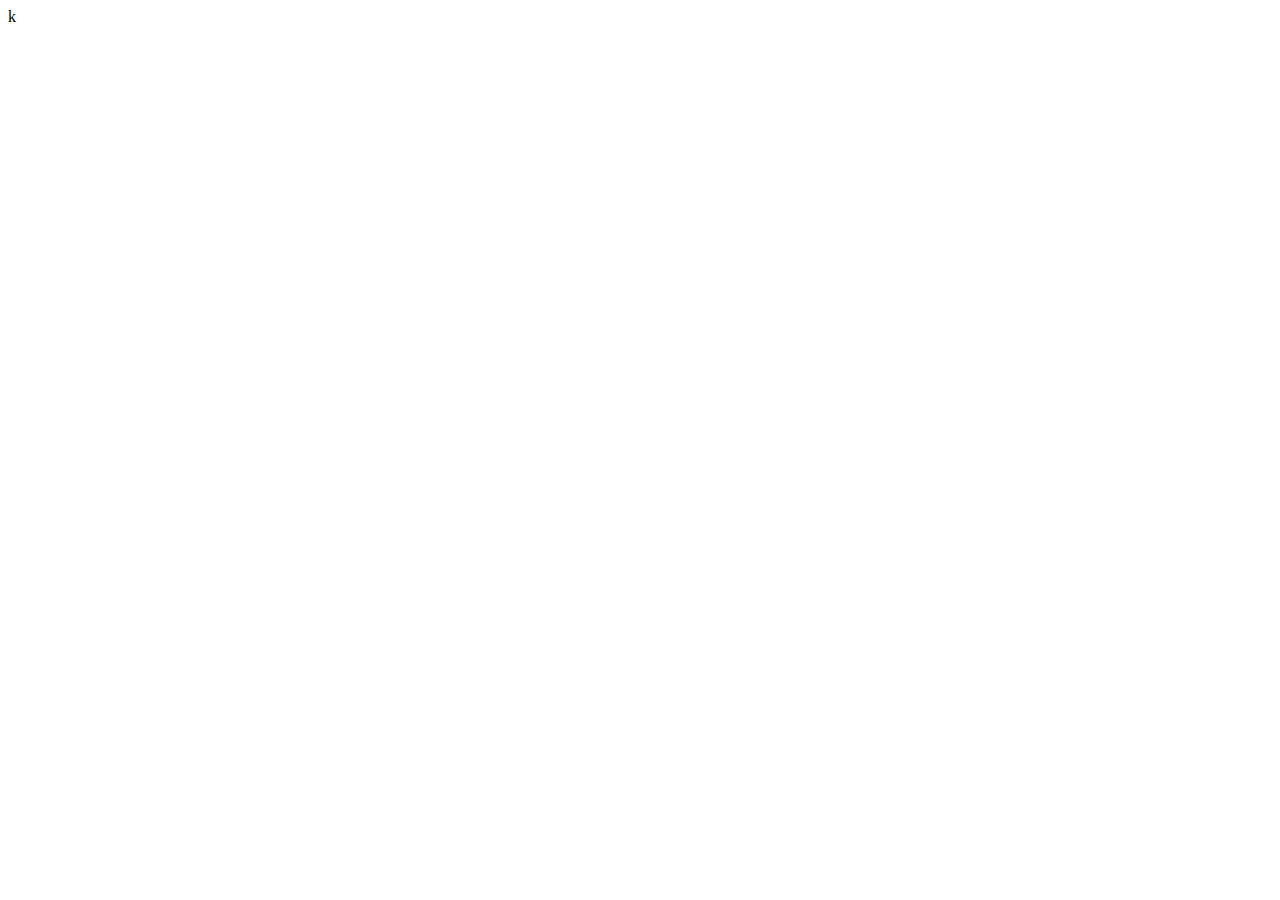
==== index.html @ b4d5a847 "Init commit, add exercise template" ====
<!DOCTYPE html>
<html lang="en">
  <head>
    <meta charset="UTF-8" />
    <meta name="viewport" content="width=device-width, initial-scale=1.0" />
    <link rel="stylesheet" href="index.css" />
    k
    <title>Poster Shop Checkout</title>
  </head>
  <body></body>
</html>
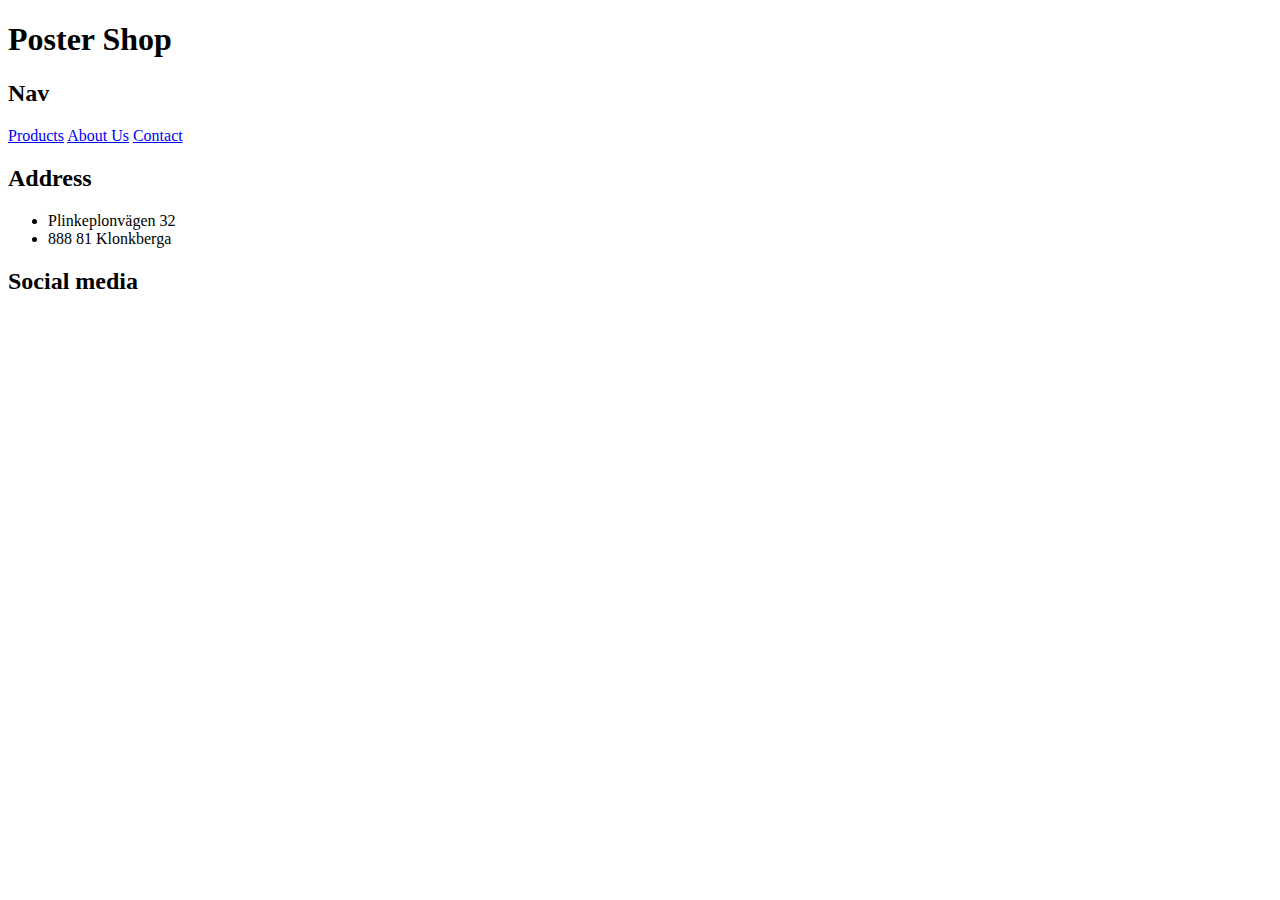
==== commit e6007365: "Add draft on header, main and footer tags" ====
--- a/index.html
+++ b/index.html
@@ -1,11 +1,43 @@
 <!DOCTYPE html>
 <html lang="en">
   <head>
-    <meta charset="UTF-8" />
-    <meta name="viewport" content="width=device-width, initial-scale=1.0" />
-    <link rel="stylesheet" href="index.css" />
-    k
+    <meta charset="UTF-8" >
+    <meta name="viewport" content="width=device-width, initial-scale=1.0" >
+    <link rel="stylesheet" href="index.css" >
     <title>Poster Shop Checkout</title>
   </head>
-  <body></body>
+  <body>
+    <header>
+      <h1>Poster Shop</h1>
+    </header>
+    <main>
+
+    </main>
+    <footer>
+      <section class="navigation">
+        <h2>Nav</h2>
+        <nav>
+          <a href="#">Products</a>
+          <a href="#">About Us</a>
+          <a href="#">Contact</a>
+        </nav>
+      </section>
+      <section class="contact-address">
+        <h2>Address</h2>
+        <ul>
+          <li>Plinkeplonvägen 32</li>
+          <li>888 81 Klonkberga</li>
+        </ul>
+      </section>
+      <section class="contact-social">
+        <h2>Social media</h2>
+        <nav>
+          <a class="social-media-link"><img alt="Twitter" src="./assets/logo-twitter.svg"></a>
+          <a class="social-media-link"><img alt="Facebook" src="./assets/logo-facebook.svg"></a>
+          <a class="social-media-link"><img alt="LinkedIn" src="./assets/logo-linkedin.svg"></a>
+          <a class="social-media-link"><img ALT="Instagram" src="./assets/logo-instagram.svg"></a>
+        </nav>
+      </section>
+    </footer>
+  </body>
 </html>
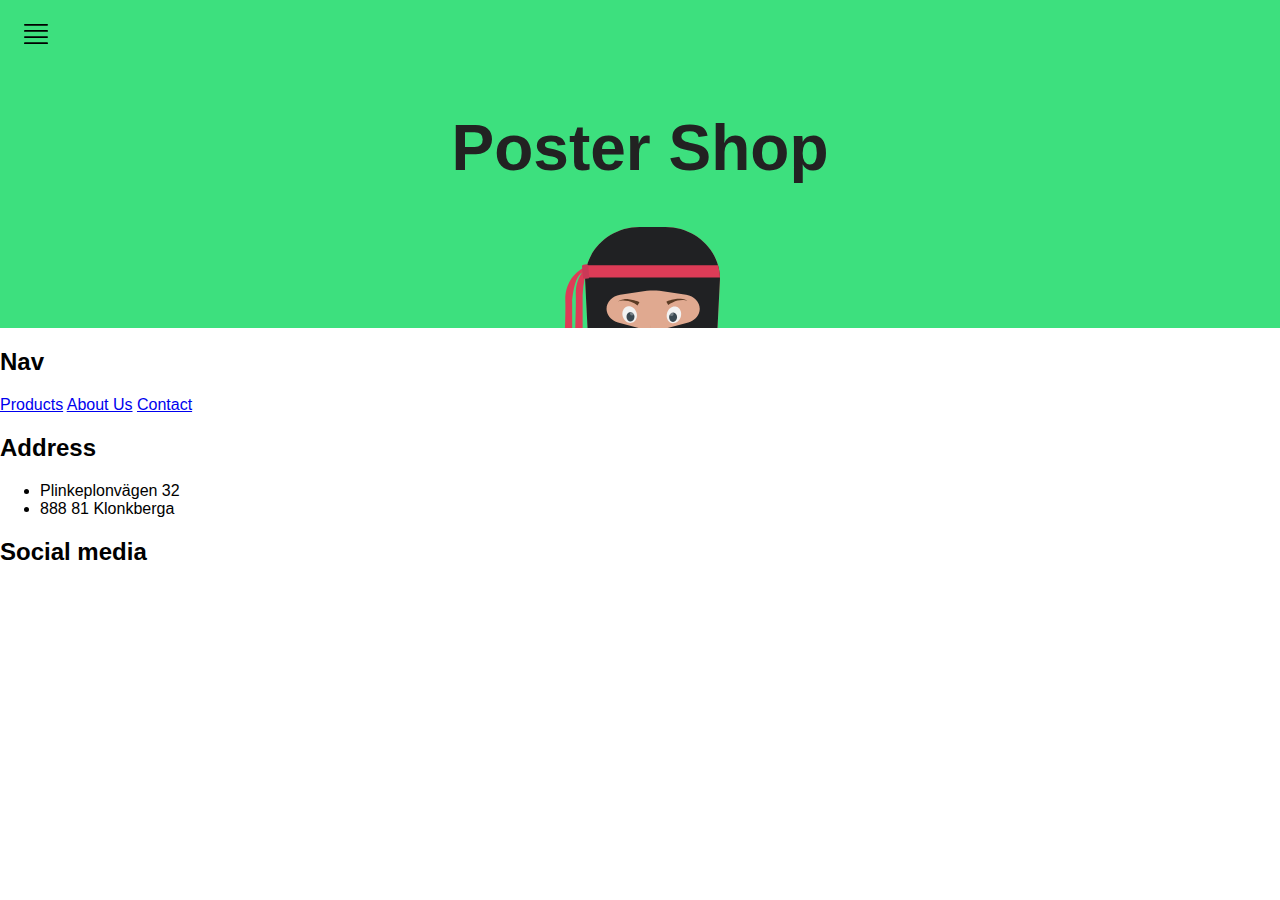
==== commit 12f530e1: "Add header HTML content and CSS" ====
--- a/index.html
+++ b/index.html
@@ -8,10 +8,11 @@
   </head>
   <body>
     <header>
+      <img class="navicon" src="./assets/navicon.svg">
       <h1>Poster Shop</h1>
+      <img class="ninjahead" src="./assets/ninjahead.svg">
     </header>
     <main>
-
     </main>
     <footer>
       <section class="navigation">
--- a/index.css
+++ b/index.css
@@ -0,0 +1,32 @@
+:root{
+    font-family: 'Gill Sans', 'Gill Sans MT', Calibri, 'Trebuchet MS', sans-serif;
+}
+
+body{
+    margin: 0;
+}
+
+header{
+    display: flex;
+    flex-direction: column;
+    align-items: center;
+    justify-content: space-between;
+
+    background-color: rgb(61, 224, 126);
+    color: rgb(34,34,34);
+
+}
+
+header h1{
+    font-size: 4rem;
+}
+
+header .ninjahead{
+    width: 10rem;
+}
+
+header .navicon{
+    width: 1.5rem;
+    padding: 1.5rem;
+    align-self: flex-start;
+}
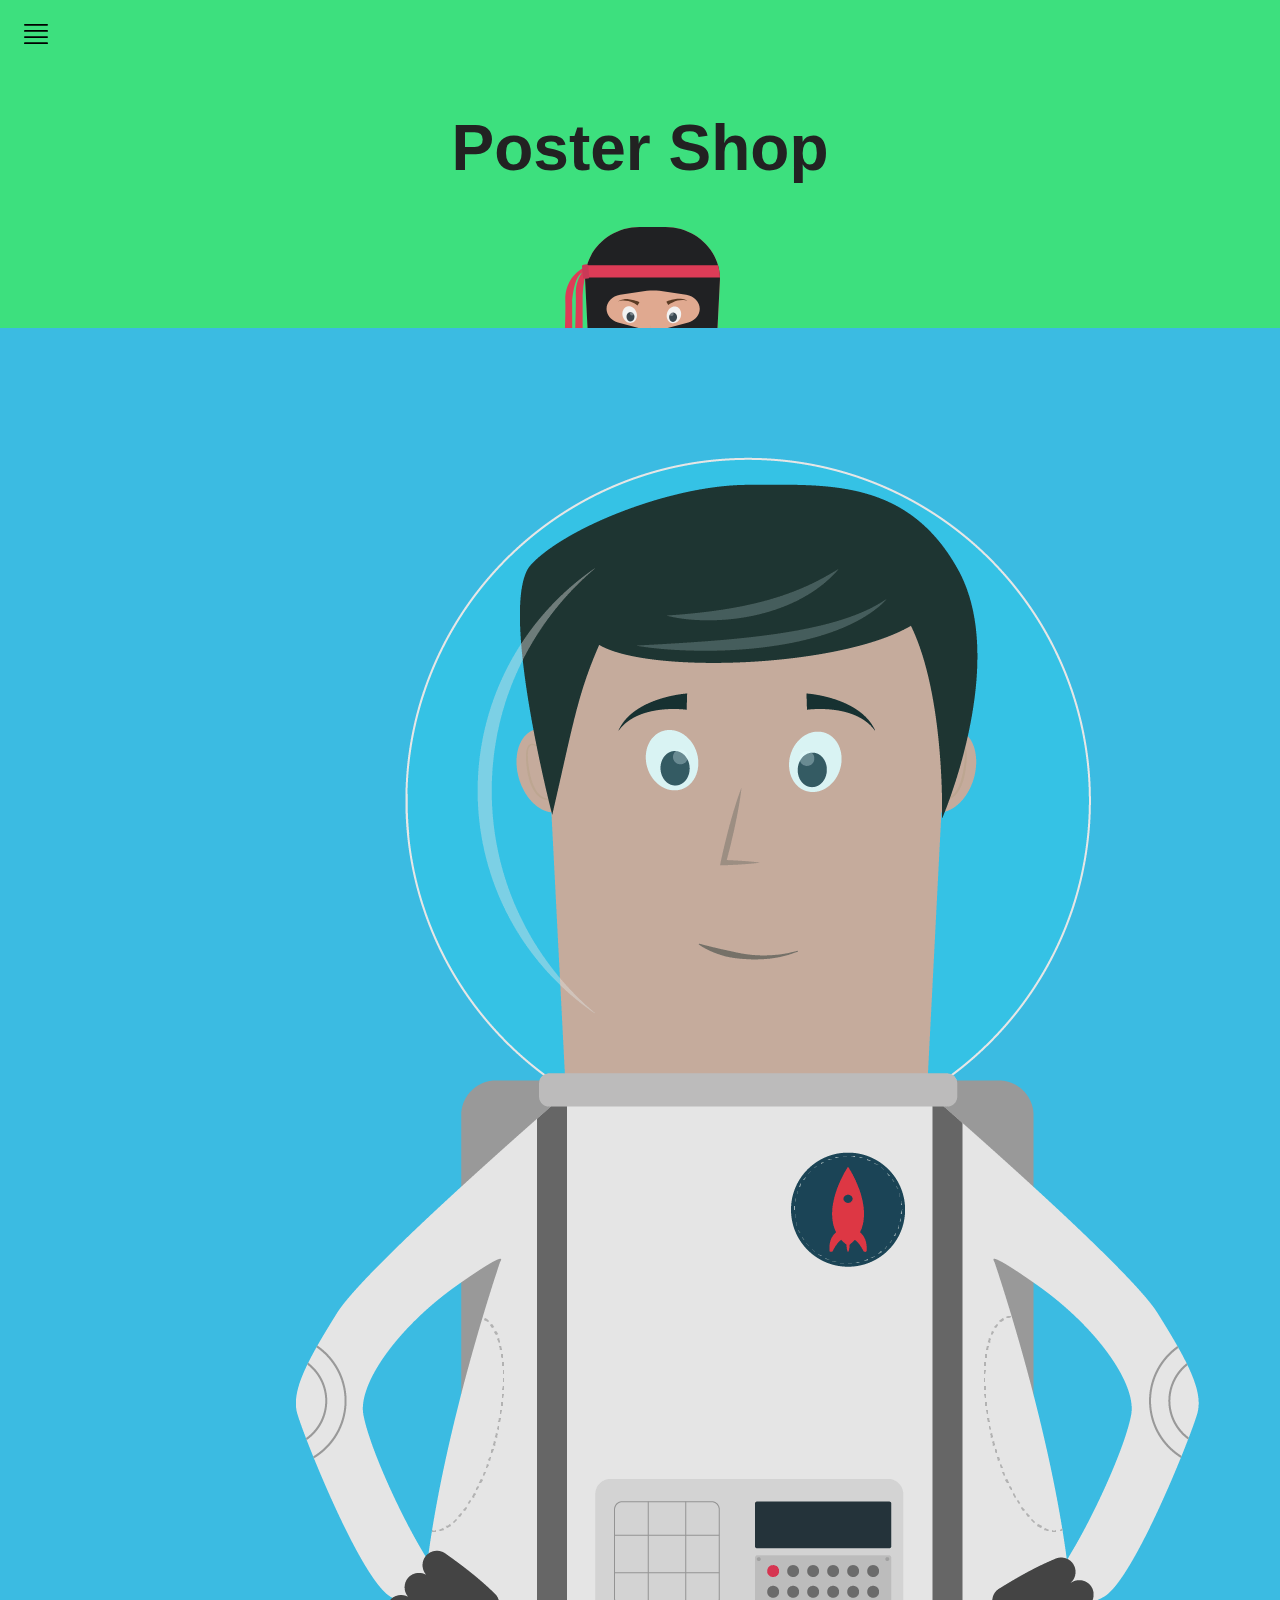
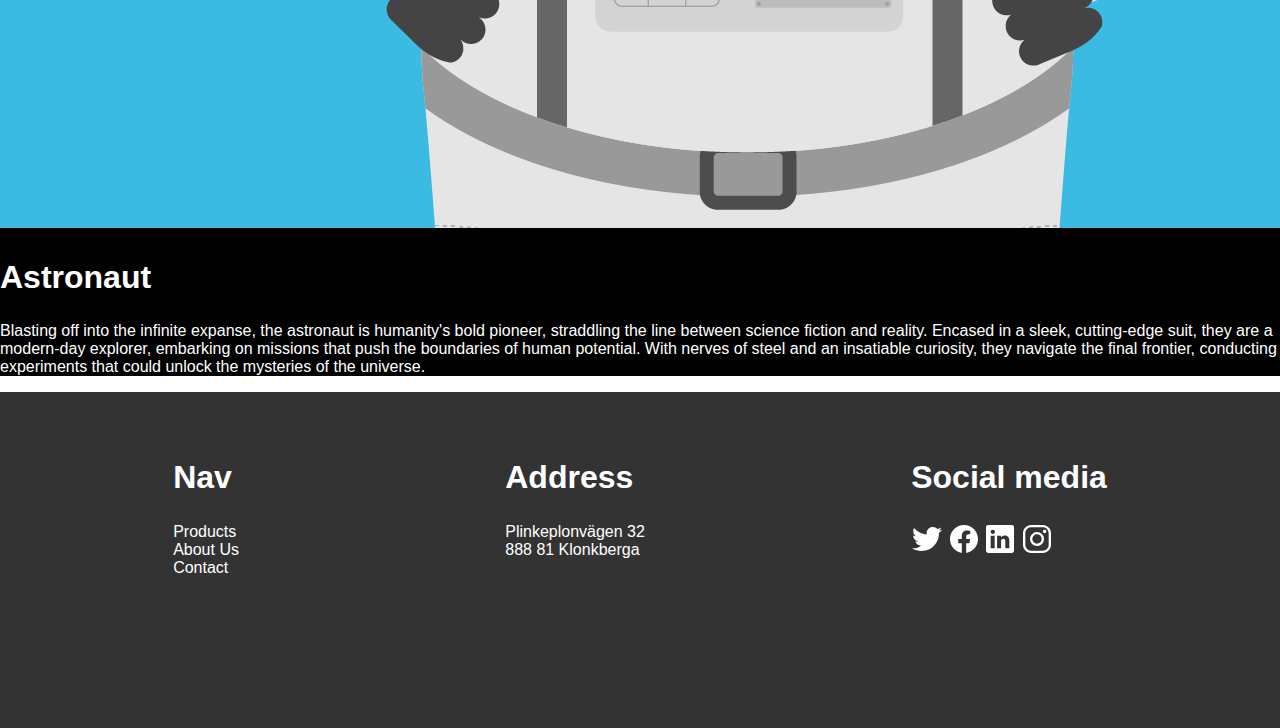
==== commit 9a5d768a: "Add a single poster-card element with basic CSS: the Astronaut" ====
--- a/index.html
+++ b/index.html
@@ -13,6 +13,17 @@
       <img class="ninjahead" src="./assets/ninjahead.svg">
     </header>
     <main>
+      <div class="poster-container">
+        <section class="poster">
+          <img class="poster-profile-pic" src="./assets/char-1.png">
+          <h2>Astronaut</h2>
+          <p>Blasting off into the infinite expanse, the astronaut is humanity's bold pioneer,
+            straddling the line between science fiction and reality. Encased in a sleek, cutting-edge suit,
+            they are a modern-day explorer, embarking on missions that push the boundaries of human potential.
+            With nerves of steel and an insatiable curiosity, they navigate the final frontier, 
+            conducting experiments that could unlock the mysteries of the universe.</p>
+        </section>
+      </div>
     </main>
     <footer>
       <section class="navigation">
--- a/index.css
+++ b/index.css
@@ -17,6 +17,10 @@
 
 }
 
+h2{
+    font-size: 2rem;
+}
+
 header h1{
     font-size: 4rem;
 }
@@ -30,3 +34,52 @@
     padding: 1.5rem;
     align-self: flex-start;
 }
+
+main{
+    color: white;
+    background-color: black;
+}
+
+main .poster-card h2{
+    margin: 0;
+}
+
+main .poster-card{
+    width: 20rem;
+}
+
+main .poster-card img{
+    width: 20rem;
+}
+
+main .poster-card .buy-button{
+    font-size: 0.75rem;
+    padding: 0.5rem;
+    border-radius: 0.25rem;
+    background-color: rgb(232, 63, 87);
+}
+
+footer{
+    background-color: rgb(51,51,51);
+    color: white;
+    display: flex;
+    justify-content: space-around;
+    height: 16rem;
+    padding: 2.5rem;
+}
+
+footer .navigation nav{
+    display: flex;
+    flex-direction: column;
+}
+
+footer a{
+    text-decoration: none;
+    color: white;
+}
+
+footer ul{
+    list-style-type: none;
+    margin: 0;
+    padding: 0;
+}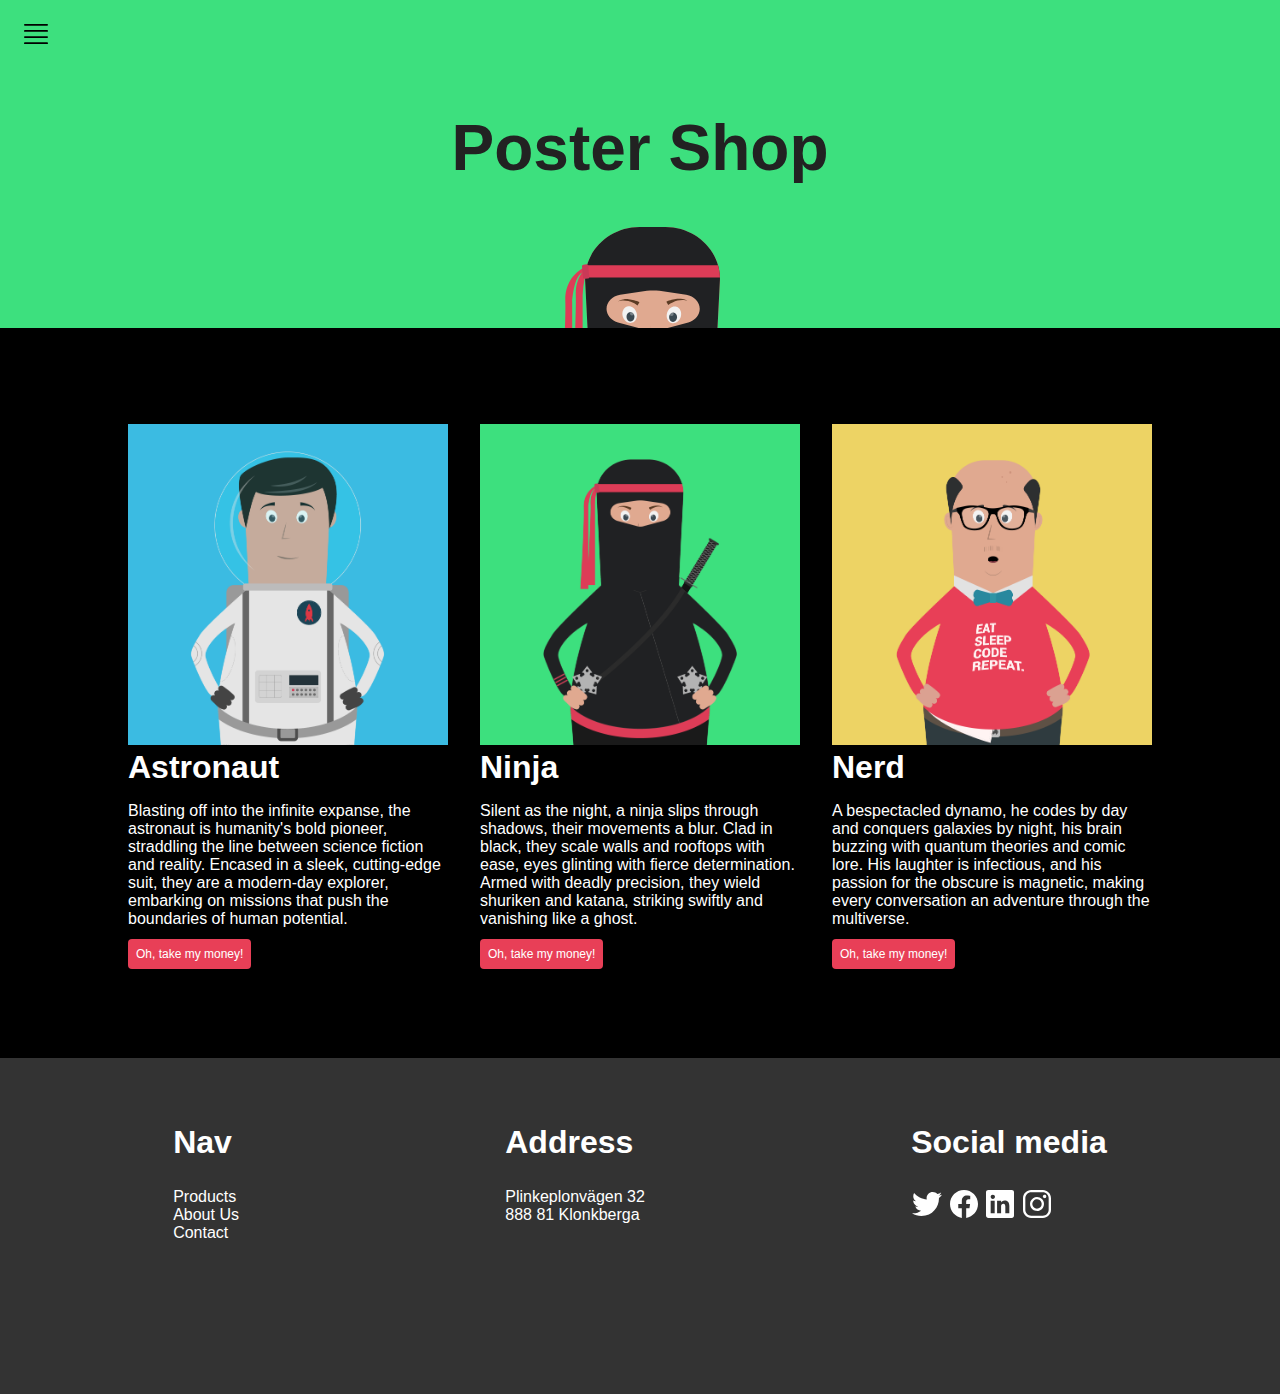
==== commit 739aedf4: "Complete first row of posters with the Ninja and Nerd posters" ====
--- a/index.html
+++ b/index.html
@@ -8,20 +8,38 @@
   </head>
   <body>
     <header>
-      <img class="navicon" src="./assets/navicon.svg">
+      <img alt="Menu" class="navicon" src="./assets/navicon.svg">
       <h1>Poster Shop</h1>
-      <img class="ninjahead" src="./assets/ninjahead.svg">
+      <img alt="Ninja Head" class="ninjahead" src="./assets/ninjahead.svg">
     </header>
     <main>
-      <div class="poster-container">
-        <section class="poster">
-          <img class="poster-profile-pic" src="./assets/char-1.png">
+      <div class="poster-list">
+        <section class="poster-card">
+          <img alt="Astronaut" src="./assets/char-1.png">
           <h2>Astronaut</h2>
           <p>Blasting off into the infinite expanse, the astronaut is humanity's bold pioneer,
             straddling the line between science fiction and reality. Encased in a sleek, cutting-edge suit,
             they are a modern-day explorer, embarking on missions that push the boundaries of human potential.
-            With nerves of steel and an insatiable curiosity, they navigate the final frontier, 
-            conducting experiments that could unlock the mysteries of the universe.</p>
+          </p>
+          <a class="buy-button">Oh, take my money!</a>
+        </section>
+        <section class="poster-card">
+          <img alt="Ninja" src="./assets/char-2.png">
+          <h2>Ninja</h2>
+          <p>Silent as the night, a ninja slips through shadows, their movements a blur.
+            Clad in black, they scale walls and rooftops with ease, eyes glinting with fierce determination.
+            Armed with deadly precision, they wield shuriken and katana, striking swiftly and vanishing like a ghost.
+          </p>
+          <a class="buy-button">Oh, take my money!</a>
+        </section>
+        <section class="poster-card">
+          <img alt="Nerd" src="./assets/char-3.png">
+          <h2>Nerd</h2>
+          <p>A bespectacled dynamo, he codes by day and conquers galaxies by night, his brain buzzing with 
+            quantum theories and comic lore. His laughter is infectious, and his passion for the obscure is 
+            magnetic, making every conversation an adventure through the multiverse.
+          </p>
+          <a class="buy-button">Oh, take my money!</a>
         </section>
       </div>
     </main>
--- a/index.css
+++ b/index.css
@@ -38,15 +38,29 @@
 main{
     color: white;
     background-color: black;
+    padding: 5rem;
+    display: flex;
+    flex-direction: column;
 }
+
+main .poster-list{
+    display: flex;
+    flex-wrap: wrap;
+    align-self: center;
+    justify-content: space-around;
+    max-width: 70rem;
+}
+
+main .poster-card{
+    padding: 1rem;
+    width: 20rem;
+}
+
 
 main .poster-card h2{
     margin: 0;
 }
 
-main .poster-card{
-    width: 20rem;
-}
 
 main .poster-card img{
     width: 20rem;
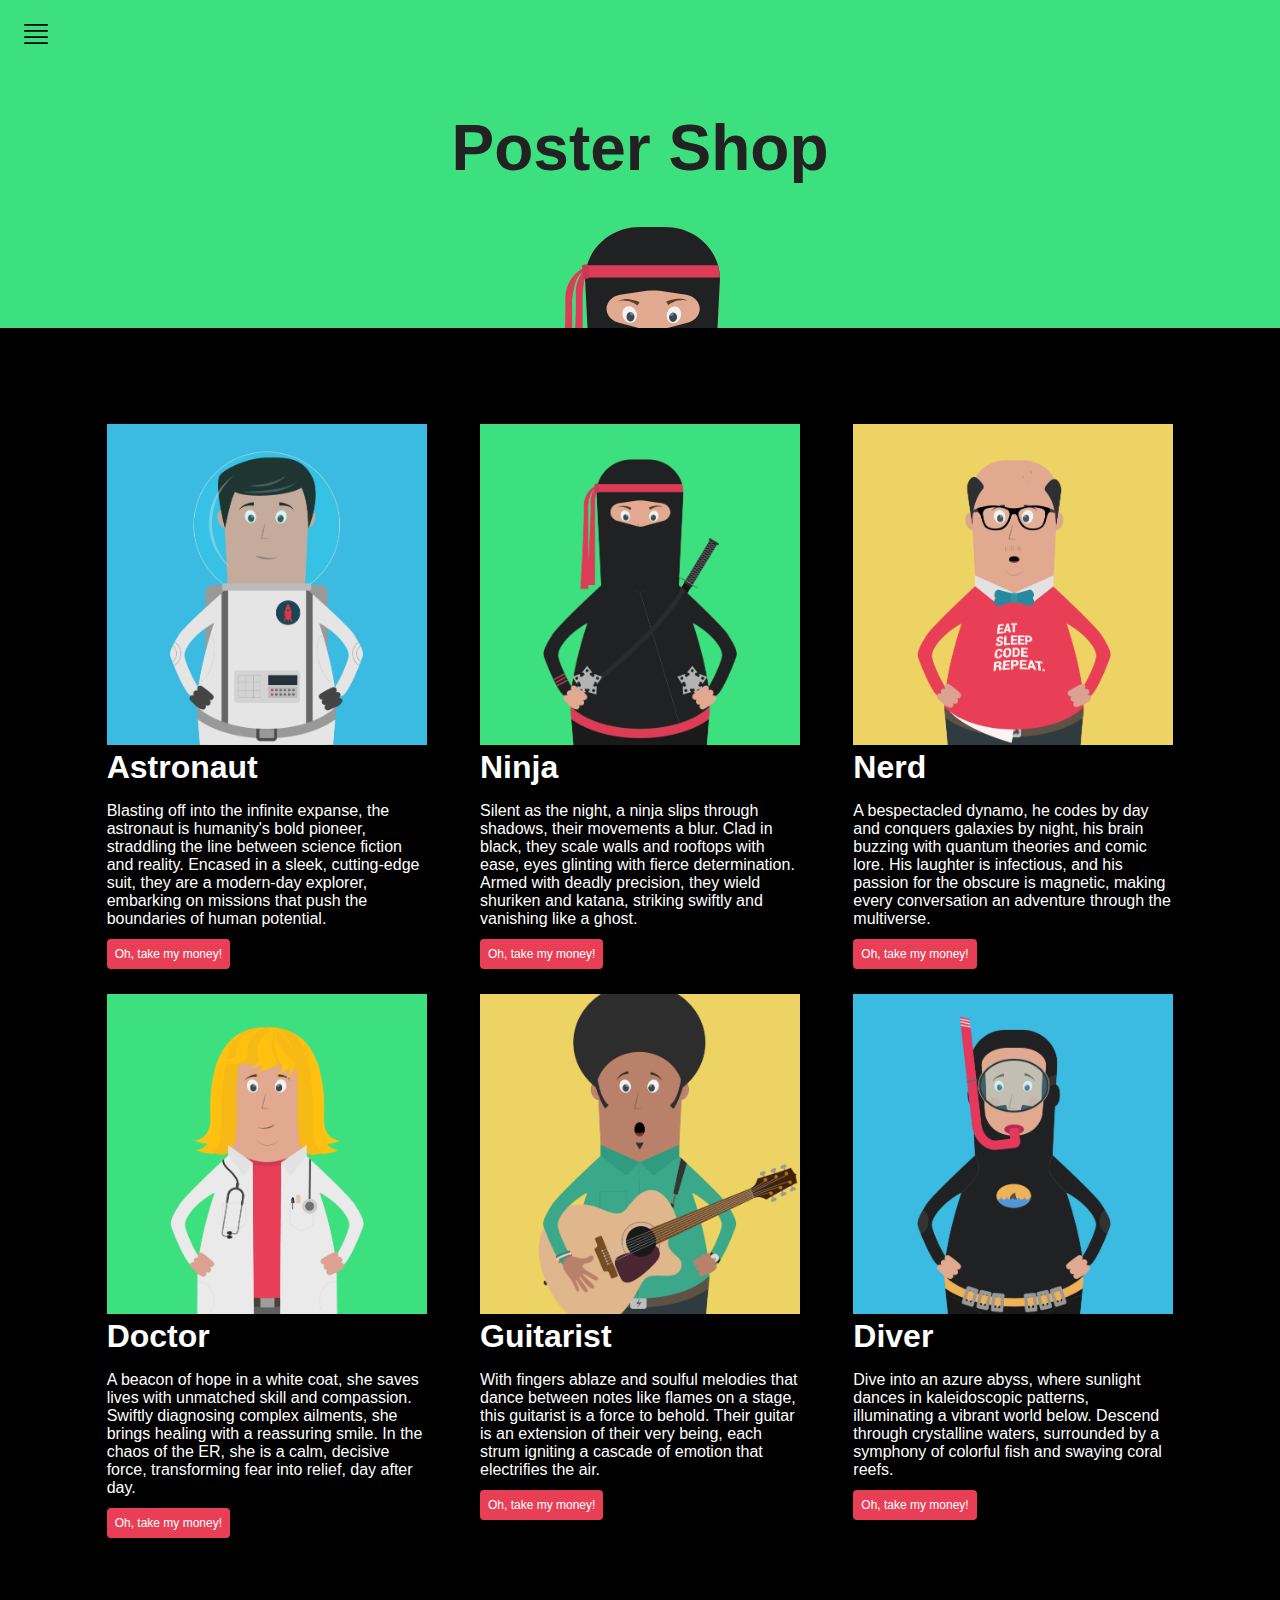
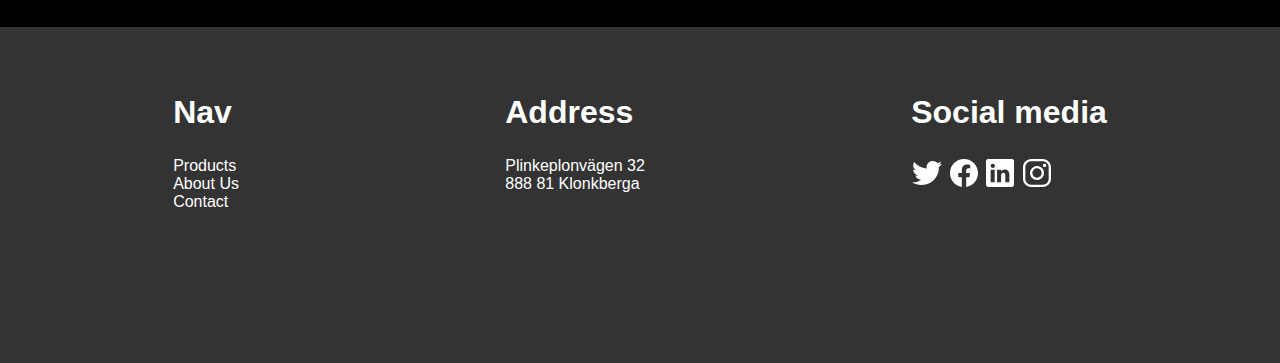
==== commit 991d3a7d: "Add second row of posters: Doctor, Guitarist and the Diver" ====
--- a/index.html
+++ b/index.html
@@ -41,6 +41,31 @@
           </p>
           <a class="buy-button">Oh, take my money!</a>
         </section>
+        <section class="poster-card">
+          <img alt="Doctor" src="./assets/char-11.png">
+          <h2>Doctor</h2>
+          <p> A beacon of hope in a white coat, she saves lives with unmatched skill and compassion.
+            Swiftly diagnosing complex ailments, she brings healing with a reassuring smile.
+            In the chaos of the ER, she is a calm, decisive force, transforming fear into relief, day after day.
+          </p>
+          <a class="buy-button">Oh, take my money!</a>
+        </section>
+        <section class="poster-card">
+          <img alt="Guitarist" src="./assets/char-12.png">
+          <h2>Guitarist</h2>
+          <p>With fingers ablaze and soulful melodies that dance between notes like flames on a stage, this guitarist is a force to behold.
+            Their guitar is an extension of their very being, each strum igniting a cascade of emotion that electrifies the air.
+          </p>
+          <a class="buy-button">Oh, take my money!</a>
+        </section>
+        <section class="poster-card">
+          <img alt="Diver" src="./assets/char-4.png">
+          <h2>Diver</h2>
+          <p> Dive into an azure abyss, where sunlight dances in kaleidoscopic patterns, illuminating a vibrant world below.
+            Descend through crystalline waters, surrounded by a symphony of colorful fish and swaying coral reefs.
+          </p>
+          <a class="buy-button">Oh, take my money!</a>
+        </section>
       </div>
     </main>
     <footer>
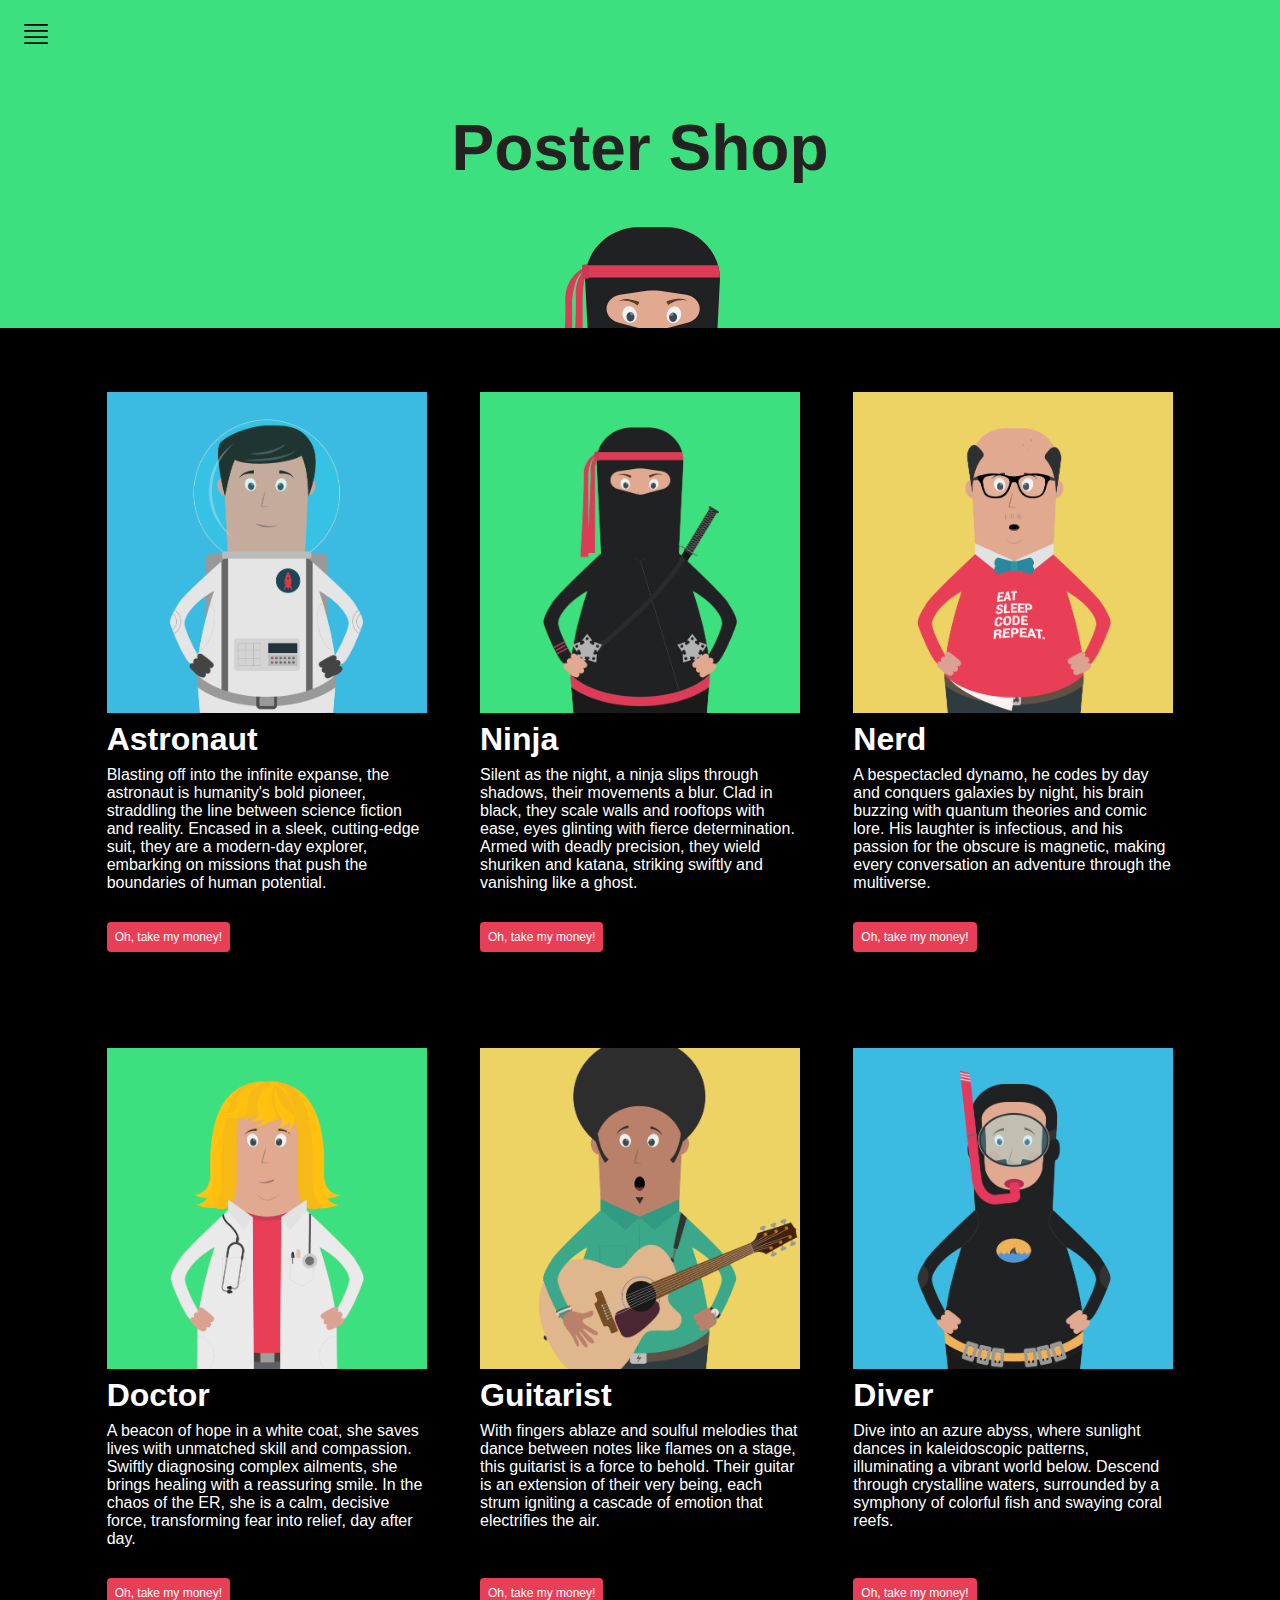
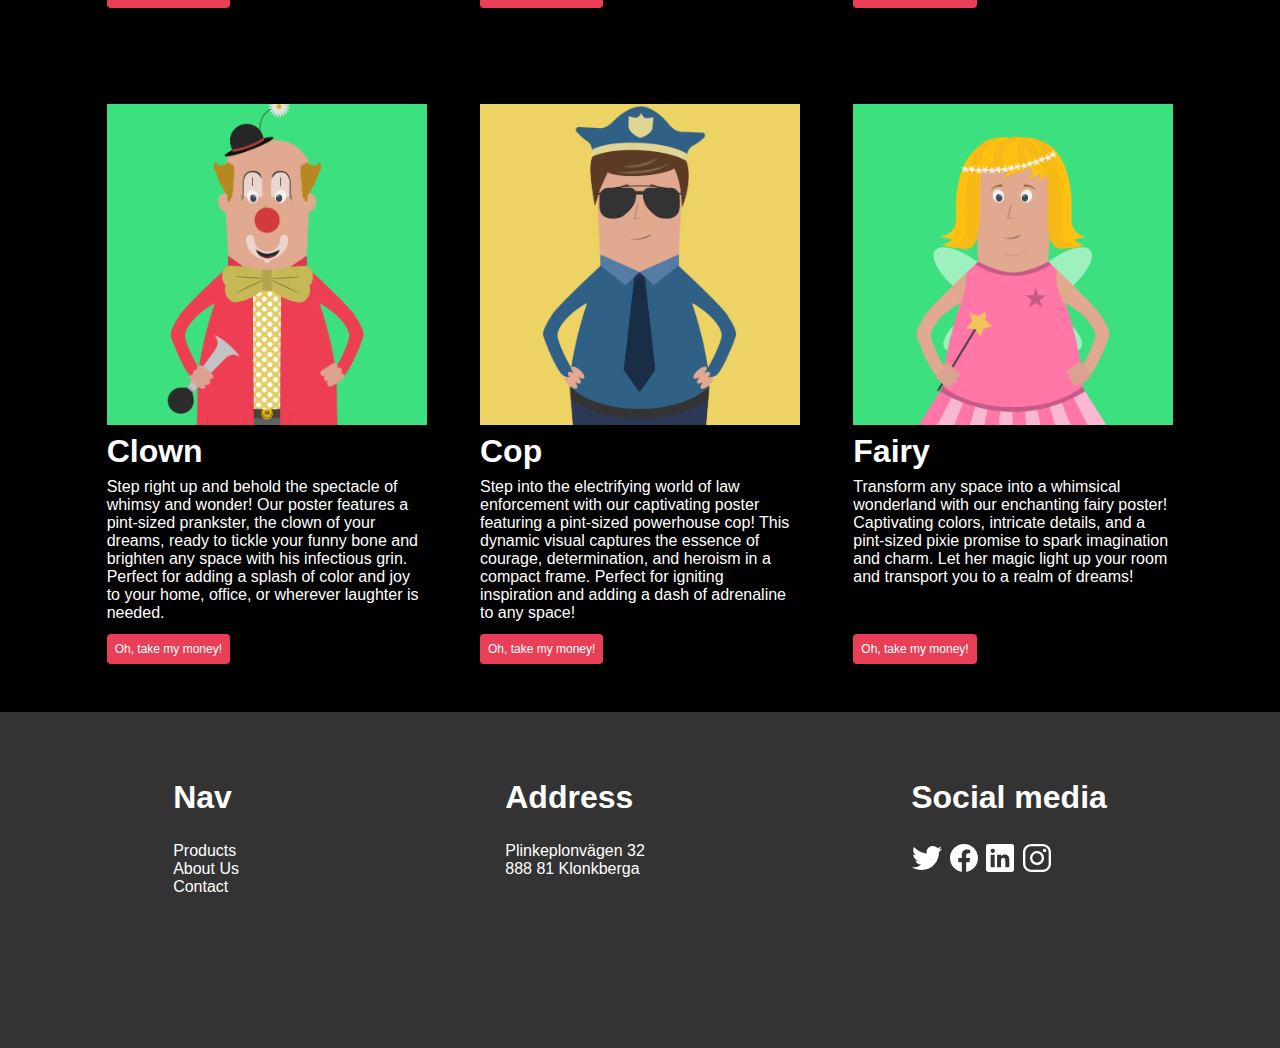
==== commit 6414de14: "Add third row of posters: Clown, Cop and the Fairy. Tweak the CSS to provide better alignment of the" ====
--- a/index.html
+++ b/index.html
@@ -66,6 +66,35 @@
           </p>
           <a class="buy-button">Oh, take my money!</a>
         </section>
+        <section class="poster-card">
+          <img alt="Clown" src="./assets/char-5.png">
+          <h2>Clown</h2>
+          <p>Step right up and behold the spectacle of whimsy and wonder!
+            Our poster features a pint-sized prankster, the clown of your dreams, ready to tickle your funny bone
+            and brighten any space with his infectious grin. Perfect for adding a splash of color and
+            joy to your home, office, or wherever laughter is needed.
+          </p>
+          <a class="buy-button">Oh, take my money!</a>
+        </section>
+        <section class="poster-card">
+          <img alt="Cop" src="./assets/char-6.png">
+          <h2>Cop</h2>
+          <p>Step into the electrifying world of law enforcement with our captivating poster
+            featuring a pint-sized powerhouse cop! This dynamic visual captures the essence of courage,
+            determination, and heroism in a compact frame. Perfect for igniting inspiration and
+            adding a dash of adrenaline to any space!
+          </p>
+          <a class="buy-button">Oh, take my money!</a>
+        </section>
+        <section class="poster-card">
+          <img alt="Fairy" src="./assets/char-8.png">
+          <h2>Fairy</h2>
+          <p>Transform any space into a whimsical wonderland with our enchanting fairy poster!
+            Captivating colors, intricate details, and a pint-sized pixie promise to spark imagination and charm.
+            Let her magic light up your room and transport you to a realm of dreams!
+          </p>
+          <a class="buy-button">Oh, take my money!</a>
+        </section>
       </div>
     </main>
     <footer>
--- a/index.css
+++ b/index.css
@@ -38,9 +38,9 @@
 main{
     color: white;
     background-color: black;
-    padding: 5rem;
     display: flex;
     flex-direction: column;
+    padding-top: 1rem;
 }
 
 main .poster-list{
@@ -52,13 +52,23 @@
 }
 
 main .poster-card{
-    padding: 1rem;
+    padding: 3rem 1rem;
     width: 20rem;
+    height: 35rem;
+    display: flex;
+    flex-direction: column;
+    justify-content: space-between;
 }
 
 
 main .poster-card h2{
+    margin: 0.5rem 0 0.5rem;
+}
+
+main .poster-card p{
+    padding: 0;
     margin: 0;
+    flex: 2;
 }
 
 
@@ -71,6 +81,8 @@
     padding: 0.5rem;
     border-radius: 0.25rem;
     background-color: rgb(232, 63, 87);
+    width: fit-content;
+    align-self: flex-start;
 }
 
 footer{
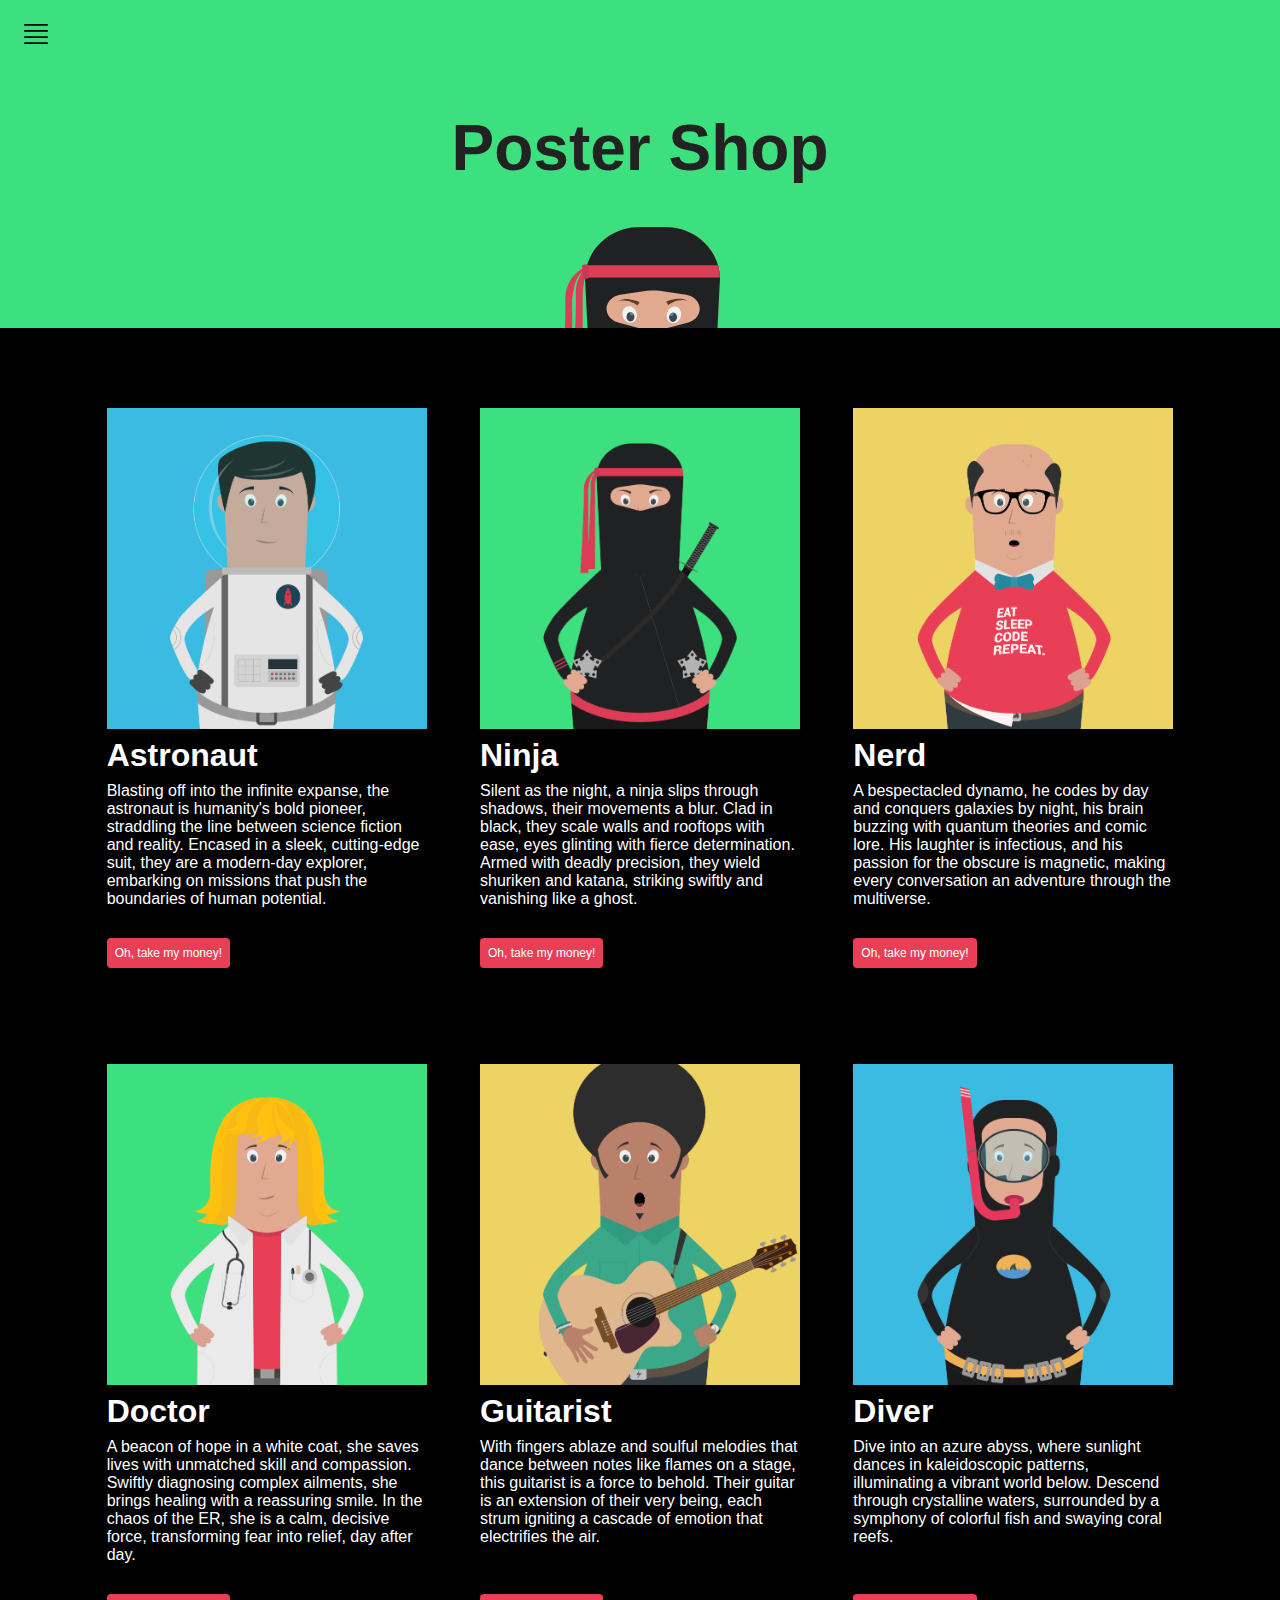
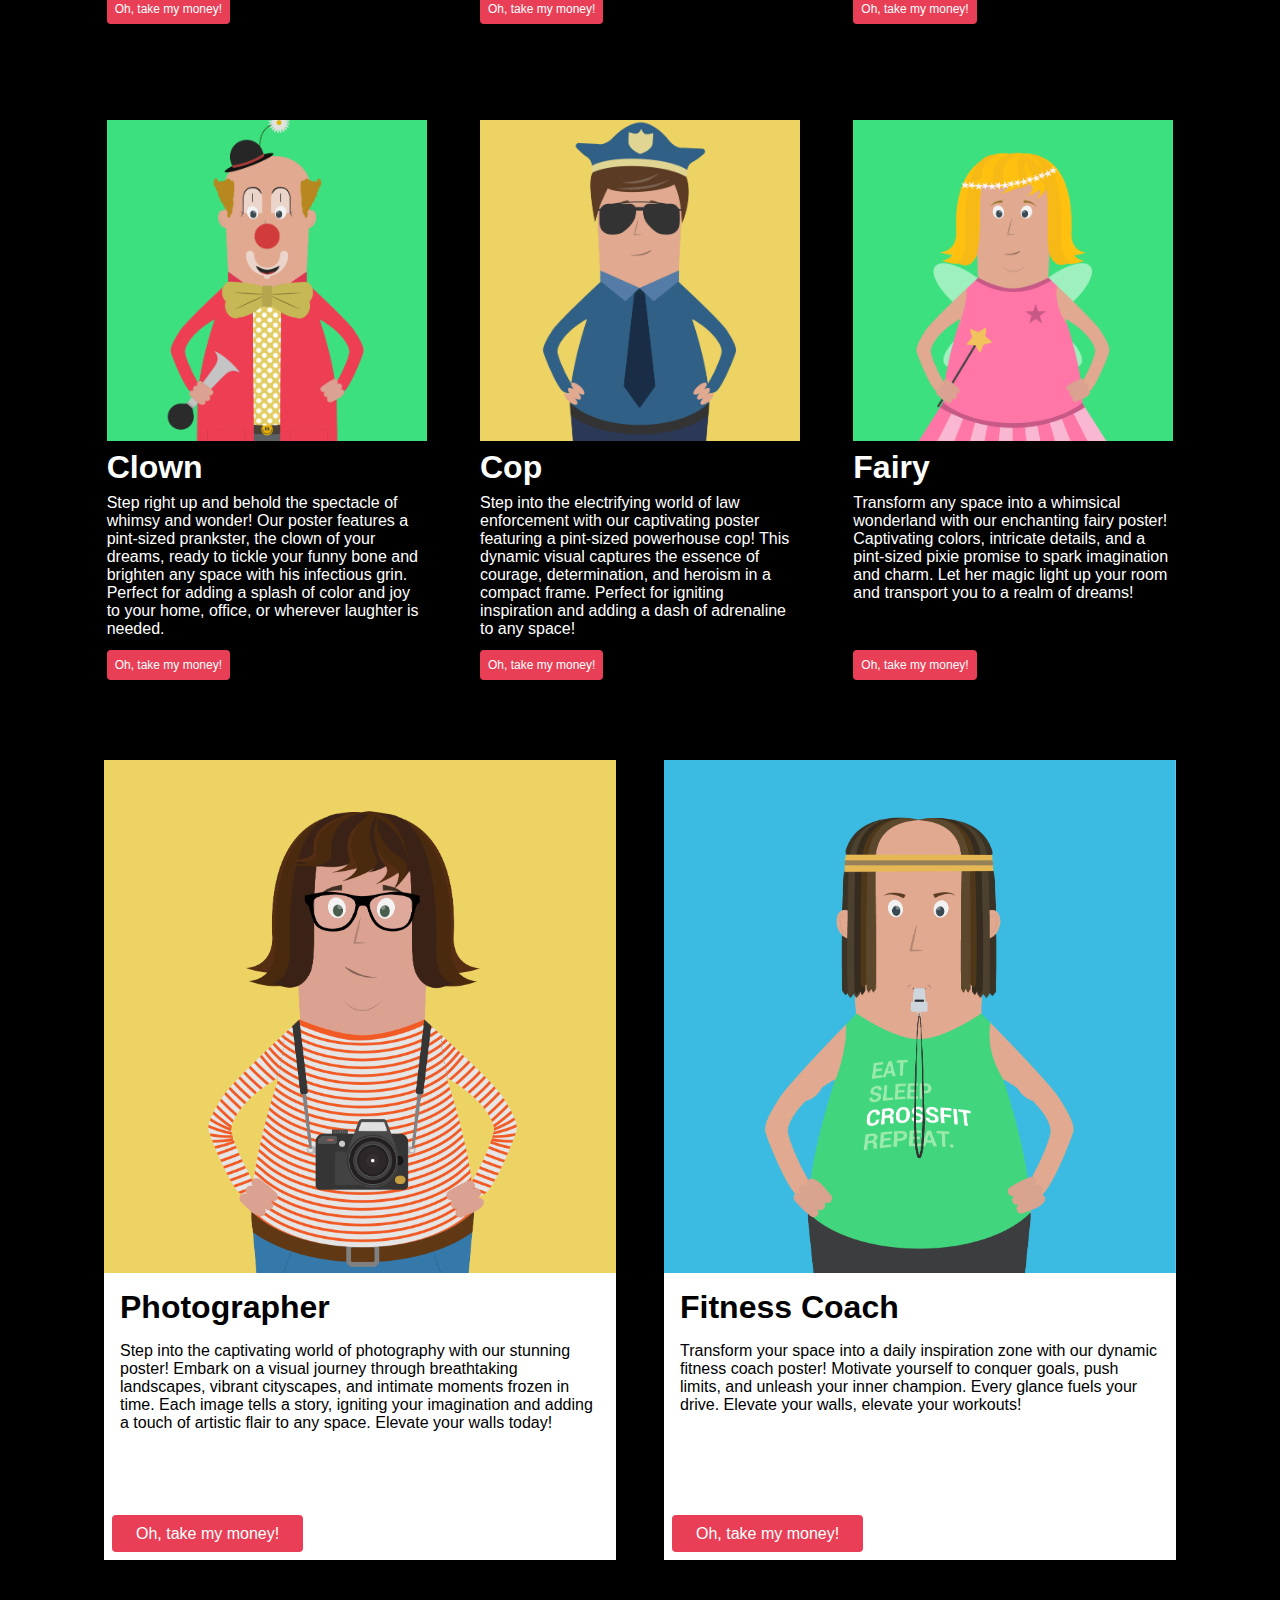
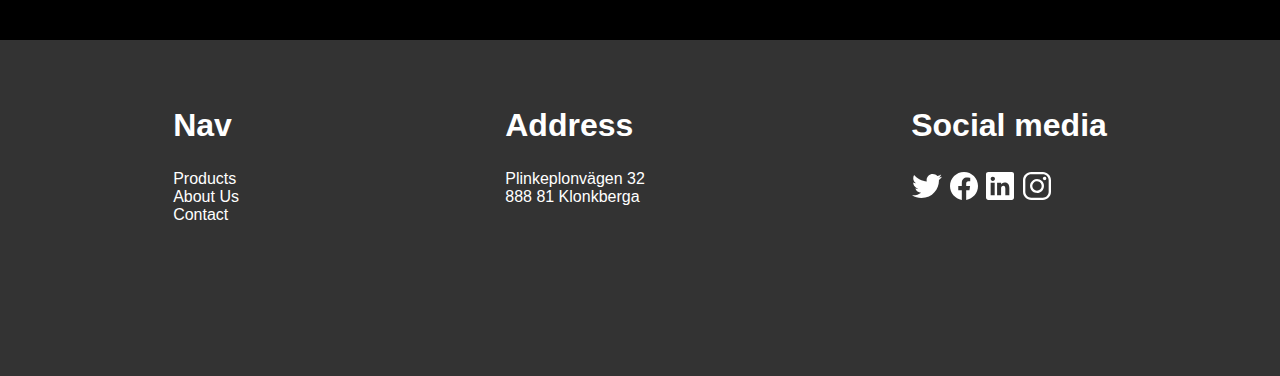
==== commit 91f269d8: "Add last row of highlighted posters: Photographer and the Fitness Coach. Tweak CSS to allow proper w" ====
--- a/index.html
+++ b/index.html
@@ -96,6 +96,26 @@
           <a class="buy-button">Oh, take my money!</a>
         </section>
       </div>
+      <div class="poster-list highlight-list">
+        <section class="poster-card highlight">
+          <img alt="Photographer" src="./assets/char-7.png">
+          <h2>Photographer</h2>
+          <p>Step into the captivating world of photography with our stunning poster!
+            Embark on a visual journey through breathtaking landscapes, vibrant cityscapes, and intimate moments frozen in time.
+            Each image tells a story, igniting your imagination and adding a touch of artistic flair to any space.
+            Elevate your walls today!</p>
+          <a class="buy-button">Oh, take my money!</a>
+        </section>
+        <section class="poster-card highlight">
+          <img alt="Fitness Coach" src="./assets/char-9.png">
+          <h2>Fitness Coach</h2>
+          <p>Transform your space into a daily inspiration zone with our dynamic fitness coach poster!
+            Motivate yourself to conquer goals, push limits, and unleash your inner champion.
+            Every glance fuels your drive. Elevate your walls, elevate your workouts!
+          </p>
+          <a class="buy-button">Oh, take my money!</a>
+        </section>
+      </div>
     </main>
     <footer>
       <section class="navigation">
--- a/index.css
+++ b/index.css
@@ -40,7 +40,7 @@
     background-color: black;
     display: flex;
     flex-direction: column;
-    padding-top: 1rem;
+    padding-top: 2rem;
 }
 
 main .poster-list{
@@ -53,7 +53,7 @@
 
 main .poster-card{
     padding: 3rem 1rem;
-    width: 20rem;
+    max-width: 20rem;
     height: 35rem;
     display: flex;
     flex-direction: column;
@@ -73,7 +73,7 @@
 
 
 main .poster-card img{
-    width: 20rem;
+    max-width: 20rem;
 }
 
 main .poster-card .buy-button{
@@ -83,6 +83,38 @@
     background-color: rgb(232, 63, 87);
     width: fit-content;
     align-self: flex-start;
+}
+
+main .poster-list.highlight-list{
+    width: 100%;
+    align-items: center;
+}
+
+main .poster-card.highlight{
+    padding: 0;
+    width: 100%;
+    max-width: 32rem;
+    min-height: 50rem;
+    background-color: white;
+    color: black;
+    margin-bottom: 5rem;
+    margin-top: 2rem;
+}
+
+main .poster-card.highlight h2, main .poster-card.highlight p{
+    padding: 1rem 1rem 0 1rem;
+    margin: 0;
+}
+
+main .poster-card.highlight img{
+    max-width: 32rem;
+}
+
+main .poster-card.highlight .buy-button{
+    font-size: 1rem;
+    margin: 0.5rem;
+    padding: 0.6rem 1.5rem;
+    color: white;
 }
 
 footer{
